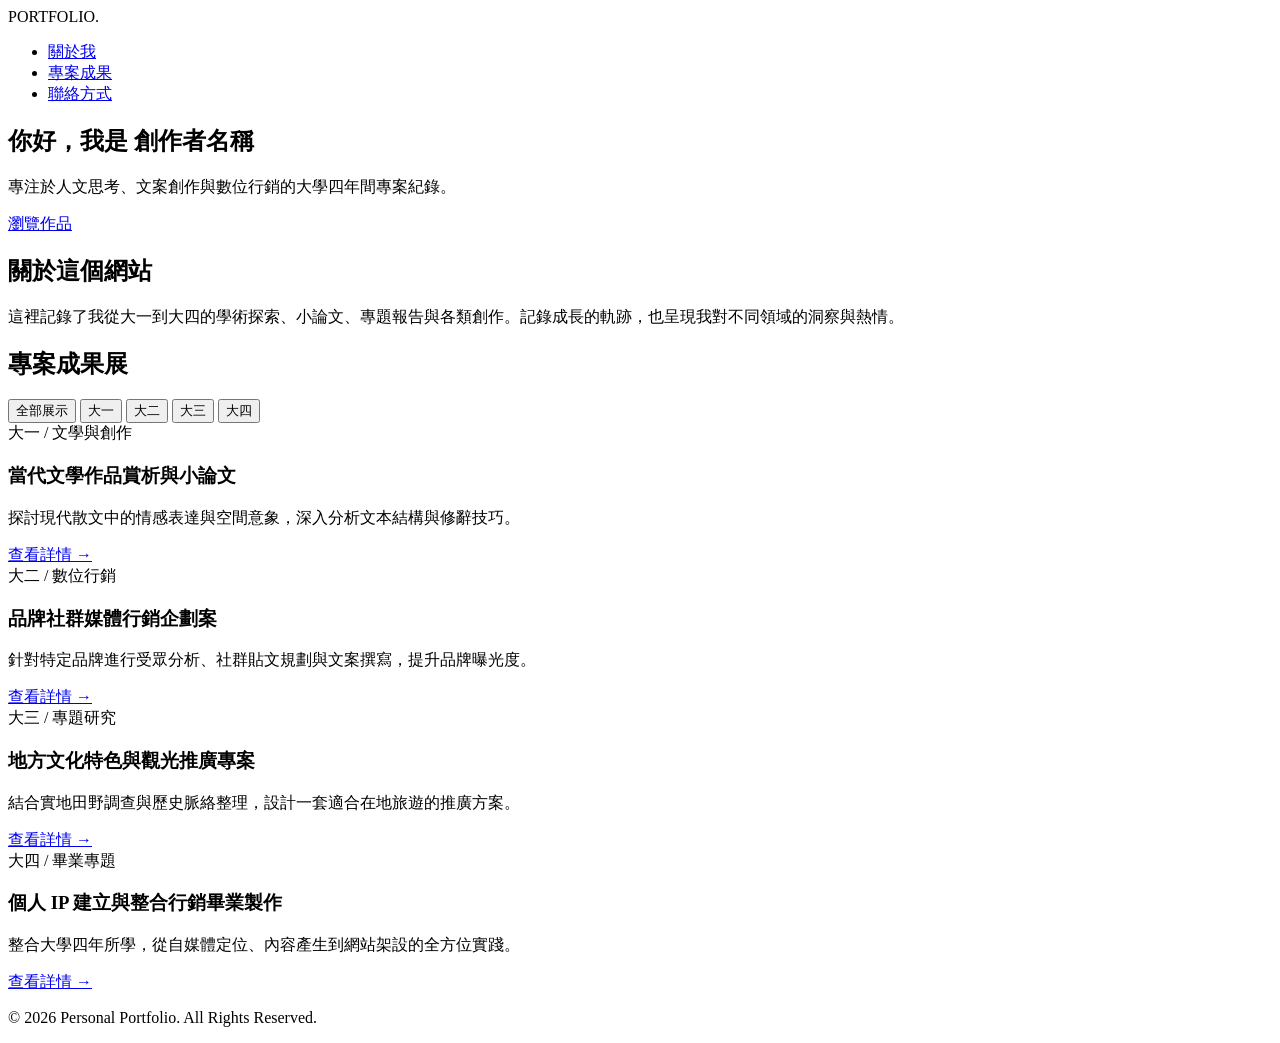
==== index.html @ 645ecea6 "Add files via upload" ====
<!DOCTYPE html>
<html lang="zh-TW">
<head>
  <meta charset="UTF-8" />
  <meta name="viewport" content="width=device-width, initial-scale=1.0" />
  <title>個人作品集 | 大學四年成果展</title>
  <link rel="stylesheet" href="style.css" />
</head>
<body>
  <!-- 導覽列 -->
  <header class="navbar">
    <div class="logo">PORTFOLIO.</div>
    <nav>
      <ul class="nav-links">
        <li><a href="#about">關於我</a></li>
        <li><a href="#projects">專案成果</a></li>
        <li><a href="#contact">聯絡方式</a></li>
      </ul>
    </nav>
  </header>

  <!-- Hero 主視覺區 -->
  <section id="hero" class="hero-section">
    <div class="hero-content">
      <h1>你好，我是 <span class="highlight">創作者名稱</span></h1>
      <p>專注於人文思考、文案創作與數位行銷的大學四年間專案紀錄。</p>
      <a href="#projects" class="btn">瀏覽作品</a>
    </div>
  </section>

  <!-- 關於我區塊 -->
  <section id="about" class="container">
    <h2>關於這個網站</h2>
    <p>這裡記錄了我從大一到大四的學術探索、小論文、專題報告與各類創作。記錄成長的軌跡，也呈現我對不同領域的洞察與熱情。</p>
  </section>

  <!-- 專案展示區塊 -->
  <section id="projects" class="container">
    <h2>專案成果展</h2>
    
    <!-- 年級篩選按鈕 (TypeScript 控制) -->
    <div class="filter-buttons">
      <button class="filter-btn active" data-filter="all">全部展示</button>
      <button class="filter-btn" data-filter="year1">大一</button>
      <button class="filter-btn" data-filter="year2">大二</button>
      <button class="filter-btn" data-filter="year3">大三</button>
      <button class="filter-btn" data-filter="year4">大四</button>
    </div>

    <!-- 專案網格卡片 -->
    <div class="projects-grid">
      <!-- 專案卡片 1 -->
      <article class="project-card" data-year="year1">
        <div class="card-tag">大一 / 文學與創作</div>
        <h3>當代文學作品賞析與小論文</h3>
        <p>探討現代散文中的情感表達與空間意象，深入分析文本結構與修辭技巧。</p>
        <a href="#" class="card-link">查看詳情 &rarr;</a>
      </article>

      <!-- 專案卡片 2 -->
      <article class="project-card" data-year="year2">
        <div class="card-tag">大二 / 數位行銷</div>
        <h3>品牌社群媒體行銷企劃案</h3>
        <p>針對特定品牌進行受眾分析、社群貼文規劃與文案撰寫，提升品牌曝光度。</p>
        <a href="#" class="card-link">查看詳情 &rarr;</a>
      </article>

      <!-- 專案卡片 3 -->
      <article class="project-card" data-year="year3">
        <div class="card-tag">大三 / 專題研究</div>
        <h3>地方文化特色與觀光推廣專案</h3>
        <p>結合實地田野調查與歷史脈絡整理，設計一套適合在地旅遊的推廣方案。</p>
        <a href="#" class="card-link">查看詳情 &rarr;</a>
      </article>

      <!-- 專案卡片 4 -->
      <article class="project-card" data-year="year4">
        <div class="card-tag">大四 / 畢業專題</div>
        <h3>個人 IP 建立與整合行銷畢業製作</h3>
        <p>整合大學四年所學，從自媒體定位、內容產生到網站架設的全方位實踐。</p>
        <a href="#" class="card-link">查看詳情 &rarr;</a>
      </article>
    </div>
  </section>

  <!-- 頁尾 -->
  <footer id="contact">
    <p>&copy; 2026 Personal Portfolio. All Rights Reserved.</p>
  </footer>

  <script src="dist/app.js"></script>
</body>
</html>
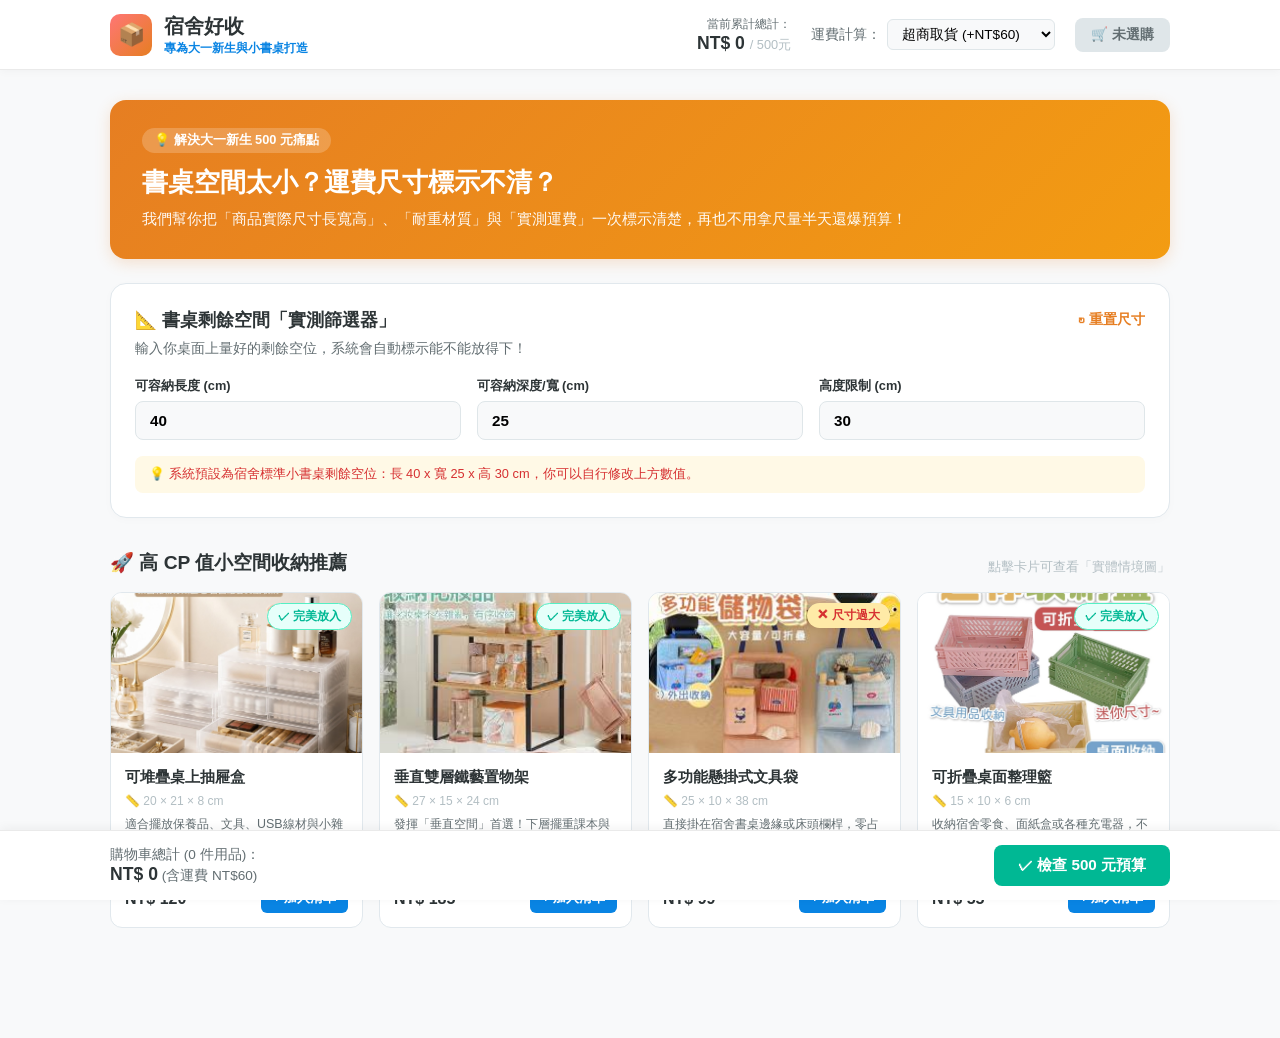
==== commit 097c8301: "Add files via upload" ====
--- a/index.html
+++ b/index.html
@@ -1,93 +1,252 @@
 <!DOCTYPE html>
 <html lang="zh-TW">
 <head>
-  <meta charset="UTF-8" />
-  <meta name="viewport" content="width=device-width, initial-scale=1.0" />
-  <title>個人作品集 | 大學四年成果展</title>
-  <link rel="stylesheet" href="style.css" />
+  <meta charset="UTF-8">
+  <meta name="viewport" content="width=device-width, initial-scale=1.0">
+  <title>宿舍好收 | 專為大一新生與小書桌打造</title>
+  <link rel="stylesheet" href="styles.css">
 </head>
 <body>
-  <!-- 導覽列 -->
-  <header class="navbar">
-    <div class="logo">PORTFOLIO.</div>
-    <nav>
-      <ul class="nav-links">
-        <li><a href="#about">關於我</a></li>
-        <li><a href="#projects">專案成果</a></li>
-        <li><a href="#contact">聯絡方式</a></li>
-      </ul>
-    </nav>
+
+  <!-- 頂部固定 Header -->
+  <header class="top-header">
+    <div class="header-container">
+      <div class="brand">
+        <div class="logo-icon">📦</div>
+        <div class="brand-text">
+          <h1>宿舍好收</h1>
+          <p>專為大一新生與小書桌打造</p>
+        </div>
+      </div>
+      
+      <div class="header-right">
+        <div class="calc-box">
+          <span class="calc-label">當前累計總計：</span>
+          <span class="calc-amount" id="total-price">NT$ 0 <small>/ 500元</small></span>
+        </div>
+        <div class="shipping-box">
+          <label for="shipping-select">運費計算：</label>
+          <select id="shipping-select" onchange="updateCartUI()">
+            <option value="60">超商取貨 (+NT$60)</option>
+            <option value="100">宅配到府 (+NT$100)</option>
+            <option value="0">校園面交 (+NT$0)</option>
+          </select>
+        </div>
+        <button class="cart-btn" id="cart-header-btn">🛒 未選購</button>
+      </div>
+    </div>
   </header>
 
-  <!-- Hero 主視覺區 -->
-  <section id="hero" class="hero-section">
-    <div class="hero-content">
-      <h1>你好，我是 <span class="highlight">創作者名稱</span></h1>
-      <p>專注於人文思考、文案創作與數位行銷的大學四年間專案紀錄。</p>
-      <a href="#projects" class="btn">瀏覽作品</a>
+  <main class="main-container">
+    
+    <!-- 橘色痛點 Banner -->
+    <section class="banner-card">
+      <div class="banner-badge">💡 解決大一新生 500 元痛點</div>
+      <h2>書桌空間太小？運費尺寸標示不清？</h2>
+      <p>我們幫你把「商品實際尺寸長寬高」、「耐重材質」與「實測運費」一次標示清楚，再也不用拿尺量半天還爆預算！</p>
+    </section>
+
+    <!-- 書桌剩餘空間「實測篩選器」 -->
+    <section class="filter-card">
+      <div class="filter-header">
+        <div class="filter-title">
+          <span>📐</span> 書桌剩餘空間「實測篩選器」
+        </div>
+        <button class="reset-btn" onclick="resetDimensions()">↻ 重置尺寸</button>
+      </div>
+      <p class="filter-desc">輸入你桌面上量好的剩餘空位，系統會自動標示能不能放得下！</p>
+      
+      <div class="dimension-inputs">
+        <div class="input-field">
+          <label>可容納長度 (cm)</label>
+          <input type="number" id="dim-l" value="40" oninput="checkDimensions()">
+        </div>
+        <div class="input-field">
+          <label>可容納深度/寬 (cm)</label>
+          <input type="number" id="dim-w" value="25" oninput="checkDimensions()">
+        </div>
+        <div class="input-field">
+          <label>高度限制 (cm)</label>
+          <input type="number" id="dim-h" value="30" oninput="checkDimensions()">
+        </div>
+      </div>
+
+      <div class="filter-tip">
+        💡 系統預設為宿舍標準小書桌剩餘空位：長 40 x 寬 25 x 高 30 cm，你可以自行修改上方數值。
+      </div>
+    </section>
+
+    <!-- 商品列表標題 -->
+    <div class="section-title">
+      <h3>🚀 高 CP 值小空間收納推薦</h3>
+      <span class="tip-text">點擊卡片可查看「實體情境圖」</span>
     </div>
-  </section>
-
-  <!-- 關於我區塊 -->
-  <section id="about" class="container">
-    <h2>關於這個網站</h2>
-    <p>這裡記錄了我從大一到大四的學術探索、小論文、專題報告與各類創作。記錄成長的軌跡，也呈現我對不同領域的洞察與熱情。</p>
-  </section>
-
-  <!-- 專案展示區塊 -->
-  <section id="projects" class="container">
-    <h2>專案成果展</h2>
-    
-    <!-- 年級篩選按鈕 (TypeScript 控制) -->
-    <div class="filter-buttons">
-      <button class="filter-btn active" data-filter="all">全部展示</button>
-      <button class="filter-btn" data-filter="year1">大一</button>
-      <button class="filter-btn" data-filter="year2">大二</button>
-      <button class="filter-btn" data-filter="year3">大三</button>
-      <button class="filter-btn" data-filter="year4">大四</button>
+
+    <!-- 商品網格 (使用真實照片 1.jpg ~ 4.jpg) -->
+    <section class="products-grid">
+
+      <!-- 商品 1 -->
+      <article class="product-card" id="card-1">
+        <div class="fit-badge badge-fit" id="badge-1">✓ 完美放入</div>
+        <div class="img-wrapper">
+          <img src="1.jpg" alt="可堆疊桌上抽屜盒">
+        </div>
+        <div class="card-content">
+          <h4>可堆疊桌上抽屜盒</h4>
+          <div class="spec-tag">📏 20 × 21 × 8 cm</div>
+          <p class="desc">適合擺放保養品、文具、USB線材與小雜物，可上下堆疊不佔桌子真面目。</p>
+          <div class="card-footer">
+            <span class="price">NT$ 120</span>
+            <button class="add-cart-btn" onclick="toggleCart(1, 120, '可堆疊桌上抽屜盒', this)">+ 加入清單</button>
+          </div>
+        </div>
+      </article>
+
+      <!-- 商品 2 -->
+      <article class="product-card" id="card-2">
+        <div class="fit-badge badge-fit" id="badge-2">✓ 完美放入</div>
+        <div class="img-wrapper">
+          <img src="2.jpg" alt="垂直雙層鐵藝置物架">
+        </div>
+        <div class="card-content">
+          <h4>垂直雙層鐵藝置物架</h4>
+          <div class="spec-tag">📏 27 × 15 × 24 cm</div>
+          <p class="desc">發揮「垂直空間」首選！下層擺重課本與筆記本，上層擺馬克杯與香水保養品。</p>
+          <div class="card-footer">
+            <span class="price">NT$ 185</span>
+            <button class="add-cart-btn" onclick="toggleCart(2, 185, '垂直雙層鐵藝置物架', this)">+ 加入清單</button>
+          </div>
+        </div>
+      </article>
+
+      <!-- 商品 3 -->
+      <article class="product-card" id="card-3">
+        <div class="fit-badge badge-fit" id="badge-3">✓ 完美放入</div>
+        <div class="img-wrapper">
+          <img src="3.jpg" alt="多功能懸掛式文具袋">
+        </div>
+        <div class="card-content">
+          <h4>多功能懸掛式文具袋</h4>
+          <div class="spec-tag">📏 25 × 10 × 38 cm</div>
+          <p class="desc">直接掛在宿舍書桌邊緣或床頭欄桿，零占用桌面空間，適合收納剪刀、面紙與雜物。</p>
+          <div class="card-footer">
+            <span class="price">NT$ 99</span>
+            <button class="add-cart-btn" onclick="toggleCart(3, 99, '多功能懸掛式文具袋', this)">+ 加入清單</button>
+          </div>
+        </div>
+      </article>
+
+      <!-- 商品 4 -->
+      <article class="product-card" id="card-4">
+        <div class="fit-badge badge-fit" id="badge-4">✓ 完美放入</div>
+        <div class="img-wrapper">
+          <img src="4.jpg" alt="可折疊桌面整理籃">
+        </div>
+        <div class="card-content">
+          <h4>可折疊桌面整理籃</h4>
+          <div class="spec-tag">📏 15 × 10 × 6 cm</div>
+          <p class="desc">收納宿舍零食、面紙盒或各種充電器，不用時可完全折疊收平，搬家超方便。</p>
+          <div class="card-footer">
+            <span class="price">NT$ 55</span>
+            <button class="add-cart-btn" onclick="toggleCart(4, 55, '可折疊桌面整理籃', this)">+ 加入清單</button>
+          </div>
+        </div>
+      </article>
+
+    </section>
+
+  </main>
+
+  <!-- 底部固定結算欄 (與圖一完全一致) -->
+  <footer class="bottom-bar">
+    <div class="bottom-container">
+      <div class="cart-summary-text">
+        購物車總計 (<span id="item-count">0</span> 件用品)：<br>
+        <strong id="bottom-total">NT$ 0</strong> <span id="shipping-note">(含運費 NT$60)</span>
+      </div>
+      <button class="checkout-btn" id="checkout-btn">✓ 檢查 500 元預算</button>
     </div>
-
-    <!-- 專案網格卡片 -->
-    <div class="projects-grid">
-      <!-- 專案卡片 1 -->
-      <article class="project-card" data-year="year1">
-        <div class="card-tag">大一 / 文學與創作</div>
-        <h3>當代文學作品賞析與小論文</h3>
-        <p>探討現代散文中的情感表達與空間意象，深入分析文本結構與修辭技巧。</p>
-        <a href="#" class="card-link">查看詳情 &rarr;</a>
-      </article>
-
-      <!-- 專案卡片 2 -->
-      <article class="project-card" data-year="year2">
-        <div class="card-tag">大二 / 數位行銷</div>
-        <h3>品牌社群媒體行銷企劃案</h3>
-        <p>針對特定品牌進行受眾分析、社群貼文規劃與文案撰寫，提升品牌曝光度。</p>
-        <a href="#" class="card-link">查看詳情 &rarr;</a>
-      </article>
-
-      <!-- 專案卡片 3 -->
-      <article class="project-card" data-year="year3">
-        <div class="card-tag">大三 / 專題研究</div>
-        <h3>地方文化特色與觀光推廣專案</h3>
-        <p>結合實地田野調查與歷史脈絡整理，設計一套適合在地旅遊的推廣方案。</p>
-        <a href="#" class="card-link">查看詳情 &rarr;</a>
-      </article>
-
-      <!-- 專案卡片 4 -->
-      <article class="project-card" data-year="year4">
-        <div class="card-tag">大四 / 畢業專題</div>
-        <h3>個人 IP 建立與整合行銷畢業製作</h3>
-        <p>整合大學四年所學，從自媒體定位、內容產生到網站架設的全方位實踐。</p>
-        <a href="#" class="card-link">查看詳情 &rarr;</a>
-      </article>
-    </div>
-  </section>
-
-  <!-- 頁尾 -->
-  <footer id="contact">
-    <p>&copy; 2026 Personal Portfolio. All Rights Reserved.</p>
   </footer>
 
-  <script src="dist/app.js"></script>
+  <script>
+    const products = [
+      { id: 1, l: 20, w: 21, h: 8 },
+      { id: 2, l: 27, w: 15, h: 24 },
+      { id: 3, l: 25, w: 10, h: 38 },
+      { id: 4, l: 15, w: 10, h: 6 }
+    ];
+
+    let cart = [];
+
+    function checkDimensions() {
+      const l = parseFloat(document.getElementById('dim-l').value) || 0;
+      const w = parseFloat(document.getElementById('dim-w').value) || 0;
+      const h = parseFloat(document.getElementById('dim-h').value) || 0;
+
+      products.forEach(p => {
+        const badge = document.getElementById(`badge-${p.id}`);
+        if (p.l <= l && p.w <= w && p.h <= h) {
+          badge.textContent = "✓ 完美放入";
+          badge.className = "fit-badge badge-fit";
+        } else {
+          badge.textContent = "✕ 尺寸過大";
+          badge.className = "fit-badge badge-over";
+        }
+      });
+    }
+
+    function resetDimensions() {
+      document.getElementById('dim-l').value = 40;
+      document.getElementById('dim-w').value = 25;
+      document.getElementById('dim-h').value = 30;
+      checkDimensions();
+    }
+
+    function toggleCart(id, price, name, btn) {
+      const idx = cart.findIndex(item => item.id === id);
+      if (idx > -1) {
+        cart.splice(idx, 1);
+        btn.textContent = "+ 加入清單";
+        btn.classList.remove('selected');
+      } else {
+        cart.push({ id, price, name });
+        btn.textContent = "✓ 已選擇";
+        btn.classList.add('selected');
+      }
+      updateCartUI();
+    }
+
+    function updateCartUI() {
+      const shipping = parseFloat(document.getElementById('shipping-select').value) || 0;
+      const itemsTotal = cart.reduce((sum, item) => sum + item.price, 0);
+      const grandTotal = cart.length > 0 ? (itemsTotal + shipping) : 0;
+
+      document.getElementById('total-price').innerHTML = `NT$ ${grandTotal} <small>/ 500元</small>`;
+      document.getElementById('bottom-total').textContent = `NT$ ${grandTotal}`;
+      document.getElementById('item-count').textContent = cart.length;
+      document.getElementById('shipping-note').textContent = cart.length > 0 ? `(含運費 NT$${shipping})` : `(尚未選擇商品)`;
+
+      const headerBtn = document.getElementById('cart-header-btn');
+      const checkoutBtn = document.getElementById('checkout-btn');
+
+      if (cart.length > 0) {
+        headerBtn.textContent = `🛒 已選 ${cart.length} 件`;
+        headerBtn.classList.add('has-items');
+      } else {
+        headerBtn.textContent = `🛒 未選購`;
+        headerBtn.classList.remove('has-items');
+      }
+
+      if (grandTotal > 500) {
+        checkoutBtn.textContent = `⚠️ 超出預算 $${grandTotal - 500} 元`;
+        checkoutBtn.style.backgroundColor = '#e74c3c';
+      } else {
+        checkoutBtn.textContent = `✓ 檢查 500 元預算`;
+        checkoutBtn.style.backgroundColor = '#00b894';
+      }
+    }
+
+    checkDimensions();
+  </script>
 </body>
 </html>
--- a/styles.css
+++ b/styles.css
@@ -0,0 +1,407 @@
+* {
+  box-sizing: border-box;
+  margin: 0;
+  padding: 0;
+  font-family: -apple-system, BlinkMacSystemFont, "Segoe UI", Roboto, "Helvetica Neue", Arial, sans-serif;
+}
+
+body {
+  background-color: #f8f9fa;
+  color: #333333;
+  padding-top: 80px;
+  padding-bottom: 90px;
+}
+
+/* 頂部 Header */
+.top-header {
+  position: fixed;
+  top: 0;
+  left: 0;
+  right: 0;
+  height: 70px;
+  background-color: #ffffff;
+  border-bottom: 1px solid #eaeaea;
+  box-shadow: 0 2px 8px rgba(0,0,0,0.03);
+  z-index: 1000;
+  display: flex;
+  align-items: center;
+}
+
+.header-container {
+  max-width: 1100px;
+  width: 100%;
+  margin: 0 auto;
+  padding: 0 20px;
+  display: flex;
+  justify-content: space-between;
+  align-items: center;
+}
+
+.brand {
+  display: flex;
+  align-items: center;
+  gap: 12px;
+}
+
+.logo-icon {
+  width: 42px;
+  height: 42px;
+  background-color: #ff7675;
+  background: linear-gradient(135deg, #ff7675, #e67e22);
+  color: white;
+  border-radius: 10px;
+  display: flex;
+  align-items: center;
+  justify-content: center;
+  font-size: 22px;
+}
+
+.brand-text h1 {
+  font-size: 1.25rem;
+  font-weight: 800;
+  color: #2d3436;
+}
+
+.brand-text p {
+  font-size: 0.75rem;
+  color: #0984e3;
+  font-weight: 600;
+}
+
+.header-right {
+  display: flex;
+  align-items: center;
+  gap: 20px;
+}
+
+.calc-box {
+  display: flex;
+  flex-direction: column;
+  align-items: flex-end;
+}
+
+.calc-label {
+  font-size: 0.75rem;
+  color: #636e72;
+}
+
+.calc-amount {
+  font-size: 1.1rem;
+  font-weight: 800;
+  color: #2d3436;
+}
+
+.calc-amount small {
+  font-size: 0.8rem;
+  color: #b2bec3;
+  font-weight: normal;
+}
+
+.shipping-box {
+  display: flex;
+  align-items: center;
+  gap: 6px;
+  font-size: 0.85rem;
+  color: #636e72;
+}
+
+.shipping-box select {
+  padding: 6px 10px;
+  border-radius: 6px;
+  border: 1px solid #dfe6e9;
+  background-color: #f8f9fa;
+  font-size: 0.85rem;
+}
+
+.cart-btn {
+  padding: 8px 16px;
+  border-radius: 8px;
+  border: none;
+  background-color: #dfe6e9;
+  color: #636e72;
+  font-weight: bold;
+  font-size: 0.85rem;
+}
+
+.cart-btn.has-items {
+  background-color: #0984e3;
+  color: white;
+}
+
+/* 主容器 */
+.main-container {
+  max-width: 1100px;
+  margin: 0 auto;
+  padding: 20px;
+}
+
+/* 橘色痛點 Banner */
+.banner-card {
+  background: linear-gradient(135deg, #e67e22, #f39c12);
+  color: white;
+  padding: 28px 32px;
+  border-radius: 16px;
+  margin-bottom: 24px;
+  box-shadow: 0 4px 15px rgba(230, 126, 34, 0.2);
+}
+
+.banner-badge {
+  display: inline-block;
+  background-color: rgba(255, 255, 255, 0.2);
+  padding: 4px 12px;
+  border-radius: 20px;
+  font-size: 0.8rem;
+  font-weight: bold;
+  margin-bottom: 12px;
+}
+
+.banner-card h2 {
+  font-size: 1.6rem;
+  font-weight: 800;
+  margin-bottom: 8px;
+}
+
+.banner-card p {
+  font-size: 0.95rem;
+  opacity: 0.95;
+  line-height: 1.5;
+}
+
+/* 篩選器 */
+.filter-card {
+  background: white;
+  border: 1px solid #e1e8ed;
+  border-radius: 16px;
+  padding: 24px;
+  margin-bottom: 32px;
+  box-shadow: 0 2px 10px rgba(0,0,0,0.02);
+}
+
+.filter-header {
+  display: flex;
+  justify-content: space-between;
+  align-items: center;
+  margin-bottom: 8px;
+}
+
+.filter-title {
+  font-size: 1.1rem;
+  font-weight: bold;
+  color: #2d3436;
+}
+
+.reset-btn {
+  background: none;
+  border: none;
+  color: #e67e22;
+  font-size: 0.85rem;
+  font-weight: bold;
+  cursor: pointer;
+}
+
+.filter-desc {
+  font-size: 0.85rem;
+  color: #636e72;
+  margin-bottom: 20px;
+}
+
+.dimension-inputs {
+  display: grid;
+  grid-template-columns: repeat(3, 1fr);
+  gap: 16px;
+  margin-bottom: 16px;
+}
+
+.input-field label {
+  display: block;
+  font-size: 0.8rem;
+  color: #2d3436;
+  margin-bottom: 6px;
+  font-weight: 600;
+}
+
+.input-field input {
+  width: 100%;
+  padding: 10px 14px;
+  border: 1px solid #dfe6e9;
+  border-radius: 8px;
+  background-color: #f8f9fa;
+  font-size: 0.95rem;
+  font-weight: bold;
+}
+
+.filter-tip {
+  background-color: #fff9e6;
+  border-radius: 8px;
+  padding: 10px 14px;
+  font-size: 0.8rem;
+  color: #d63031;
+}
+
+/* 商品區塊 */
+.section-title {
+  display: flex;
+  justify-content: space-between;
+  align-items: flex-end;
+  margin-bottom: 16px;
+}
+
+.section-title h3 {
+  font-size: 1.2rem;
+  color: #2d3436;
+}
+
+.tip-text {
+  font-size: 0.8rem;
+  color: #b2bec3;
+}
+
+.products-grid {
+  display: grid;
+  grid-template-columns: repeat(4, 1fr);
+  gap: 16px;
+}
+
+.product-card {
+  background: white;
+  border: 1px solid #e1e8ed;
+  border-radius: 12px;
+  overflow: hidden;
+  position: relative;
+  display: flex;
+  flex-direction: column;
+}
+
+.fit-badge {
+  position: absolute;
+  top: 10px;
+  right: 10px;
+  font-size: 0.75rem;
+  font-weight: bold;
+  padding: 4px 10px;
+  border-radius: 20px;
+  z-index: 10;
+}
+
+.badge-fit {
+  background-color: #e6fffa;
+  color: #00b894;
+  border: 1px solid #55efc4;
+}
+
+.badge-over {
+  background-color: #ffeaa7;
+  color: #d63031;
+}
+
+.img-wrapper {
+  width: 100%;
+  height: 160px;
+  background-color: #f1f2f6;
+}
+
+.img-wrapper img {
+  width: 100%;
+  height: 100%;
+  object-fit: cover;
+}
+
+.card-content {
+  padding: 14px;
+  display: flex;
+  flex-direction: column;
+  flex-grow: 1;
+}
+
+.card-content h4 {
+  font-size: 0.95rem;
+  color: #2d3436;
+  margin-bottom: 6px;
+}
+
+.spec-tag {
+  font-size: 0.75rem;
+  color: #b2bec3;
+  margin-bottom: 8px;
+}
+
+.desc {
+  font-size: 0.78rem;
+  color: #636e72;
+  line-height: 1.4;
+  margin-bottom: 16px;
+  flex-grow: 1;
+}
+
+.card-footer {
+  display: flex;
+  justify-content: space-between;
+  align-items: center;
+}
+
+.price {
+  font-size: 1rem;
+  font-weight: bold;
+  color: #2d3436;
+}
+
+.add-cart-btn {
+  padding: 6px 12px;
+  border-radius: 6px;
+  border: none;
+  background-color: #0984e3;
+  color: white;
+  font-size: 0.8rem;
+  font-weight: bold;
+  cursor: pointer;
+}
+
+.add-cart-btn.selected {
+  background-color: #00b894;
+}
+
+/* 底部結算欄 */
+.bottom-bar {
+  position: fixed;
+  bottom: 0;
+  left: 0;
+  right: 0;
+  height: 70px;
+  background-color: #ffffff;
+  border-top: 1px solid #eaeaea;
+  box-shadow: 0 -2px 10px rgba(0,0,0,0.05);
+  display: flex;
+  align-items: center;
+  z-index: 1000;
+}
+
+.bottom-container {
+  max-width: 1100px;
+  width: 100%;
+  margin: 0 auto;
+  padding: 0 20px;
+  display: flex;
+  justify-content: space-between;
+  align-items: center;
+}
+
+.cart-summary-text {
+  font-size: 0.85rem;
+  color: #636e72;
+}
+
+.cart-summary-text strong {
+  font-size: 1.1rem;
+  color: #2d3436;
+}
+
+.checkout-btn {
+  background-color: #00b894;
+  color: white;
+  padding: 10px 24px;
+  border-radius: 8px;
+  border: none;
+  font-weight: bold;
+  font-size: 0.95rem;
+  cursor: pointer;
+}
